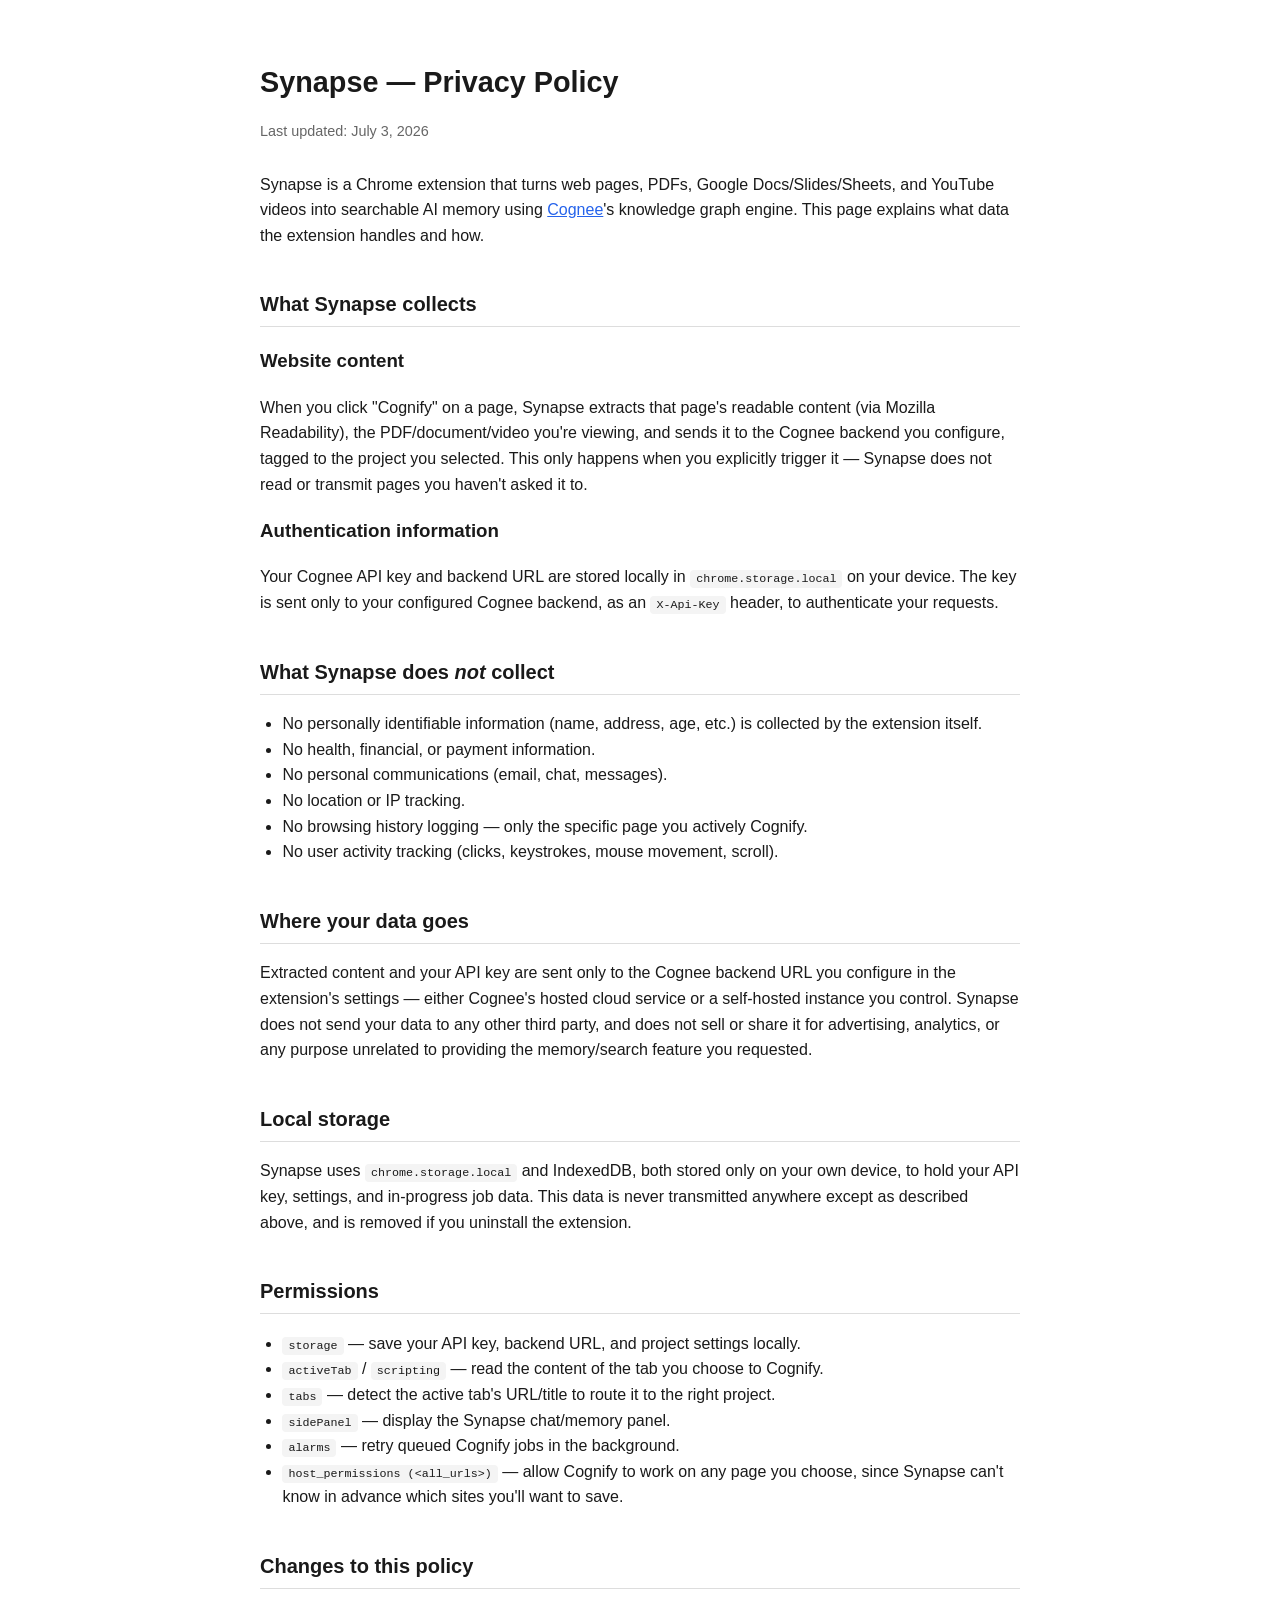
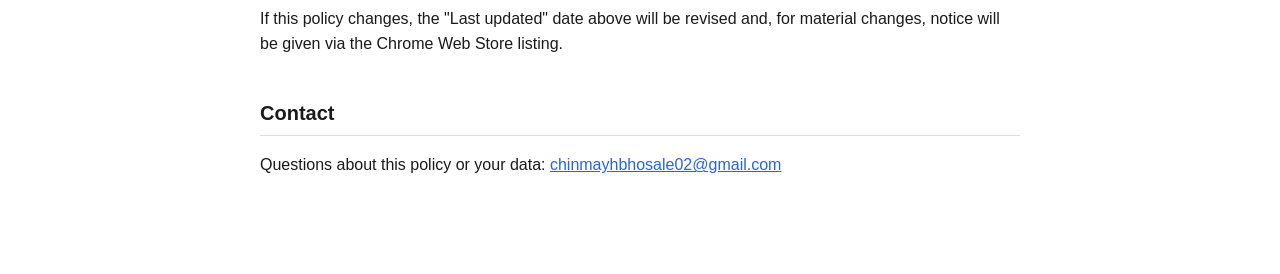
==== privacy/index.html @ 5c736f96 "docs: add privacy policy page for Chrome Web Store listing Co-Authored-By: Claude Sonnet 5 <noreply@" ====
<!DOCTYPE html>
<html lang="en">
<head>
<meta charset="UTF-8">
<meta name="viewport" content="width=device-width, initial-scale=1.0">
<title>Synapse — Privacy Policy</title>
<style>
  body {
    font-family: -apple-system, BlinkMacSystemFont, "Segoe UI", Roboto, Helvetica, Arial, sans-serif;
    max-width: 760px;
    margin: 0 auto;
    padding: 40px 20px 80px;
    line-height: 1.6;
    color: #1a1a1a;
  }
  h1 { font-size: 1.8em; margin-bottom: 0.2em; }
  h2 { font-size: 1.25em; margin-top: 2em; border-bottom: 1px solid #ddd; padding-bottom: 0.3em; }
  .updated { color: #666; font-size: 0.9em; margin-bottom: 2em; }
  ul { padding-left: 1.4em; }
  code { background: #f4f4f4; padding: 2px 6px; border-radius: 4px; font-size: 0.9em; }
  a { color: #2563eb; }
  @media (prefers-color-scheme: dark) {
    body { background: #111; color: #e4e4e4; }
    h2 { border-bottom-color: #333; }
    code { background: #222; color: #e4e4e4; }
    .updated { color: #999; }
  }
</style>
</head>
<body>

<h1>Synapse — Privacy Policy</h1>
<p class="updated">Last updated: July 3, 2026</p>

<p>Synapse is a Chrome extension that turns web pages, PDFs, Google Docs/Slides/Sheets, and YouTube videos into searchable AI memory using <a href="https://www.cognee.ai/" target="_blank" rel="noopener">Cognee</a>'s knowledge graph engine. This page explains what data the extension handles and how.</p>

<h2>What Synapse collects</h2>

<h3>Website content</h3>
<p>When you click "Cognify" on a page, Synapse extracts that page's readable content (via Mozilla Readability), the PDF/document/video you're viewing, and sends it to the Cognee backend you configure, tagged to the project you selected. This only happens when you explicitly trigger it — Synapse does not read or transmit pages you haven't asked it to.</p>

<h3>Authentication information</h3>
<p>Your Cognee API key and backend URL are stored locally in <code>chrome.storage.local</code> on your device. The key is sent only to your configured Cognee backend, as an <code>X-Api-Key</code> header, to authenticate your requests.</p>

<h2>What Synapse does <em>not</em> collect</h2>
<ul>
  <li>No personally identifiable information (name, address, age, etc.) is collected by the extension itself.</li>
  <li>No health, financial, or payment information.</li>
  <li>No personal communications (email, chat, messages).</li>
  <li>No location or IP tracking.</li>
  <li>No browsing history logging — only the specific page you actively Cognify.</li>
  <li>No user activity tracking (clicks, keystrokes, mouse movement, scroll).</li>
</ul>

<h2>Where your data goes</h2>
<p>Extracted content and your API key are sent only to the Cognee backend URL you configure in the extension's settings — either Cognee's hosted cloud service or a self-hosted instance you control. Synapse does not send your data to any other third party, and does not sell or share it for advertising, analytics, or any purpose unrelated to providing the memory/search feature you requested.</p>

<h2>Local storage</h2>
<p>Synapse uses <code>chrome.storage.local</code> and IndexedDB, both stored only on your own device, to hold your API key, settings, and in-progress job data. This data is never transmitted anywhere except as described above, and is removed if you uninstall the extension.</p>

<h2>Permissions</h2>
<ul>
  <li><code>storage</code> — save your API key, backend URL, and project settings locally.</li>
  <li><code>activeTab</code> / <code>scripting</code> — read the content of the tab you choose to Cognify.</li>
  <li><code>tabs</code> — detect the active tab's URL/title to route it to the right project.</li>
  <li><code>sidePanel</code> — display the Synapse chat/memory panel.</li>
  <li><code>alarms</code> — retry queued Cognify jobs in the background.</li>
  <li><code>host_permissions (&lt;all_urls&gt;)</code> — allow Cognify to work on any page you choose, since Synapse can't know in advance which sites you'll want to save.</li>
</ul>

<h2>Changes to this policy</h2>
<p>If this policy changes, the "Last updated" date above will be revised and, for material changes, notice will be given via the Chrome Web Store listing.</p>

<h2>Contact</h2>
<p>Questions about this policy or your data: <a href="mailto:chinmayhbhosale02@gmail.com">chinmayhbhosale02@gmail.com</a></p>

</body>
</html>
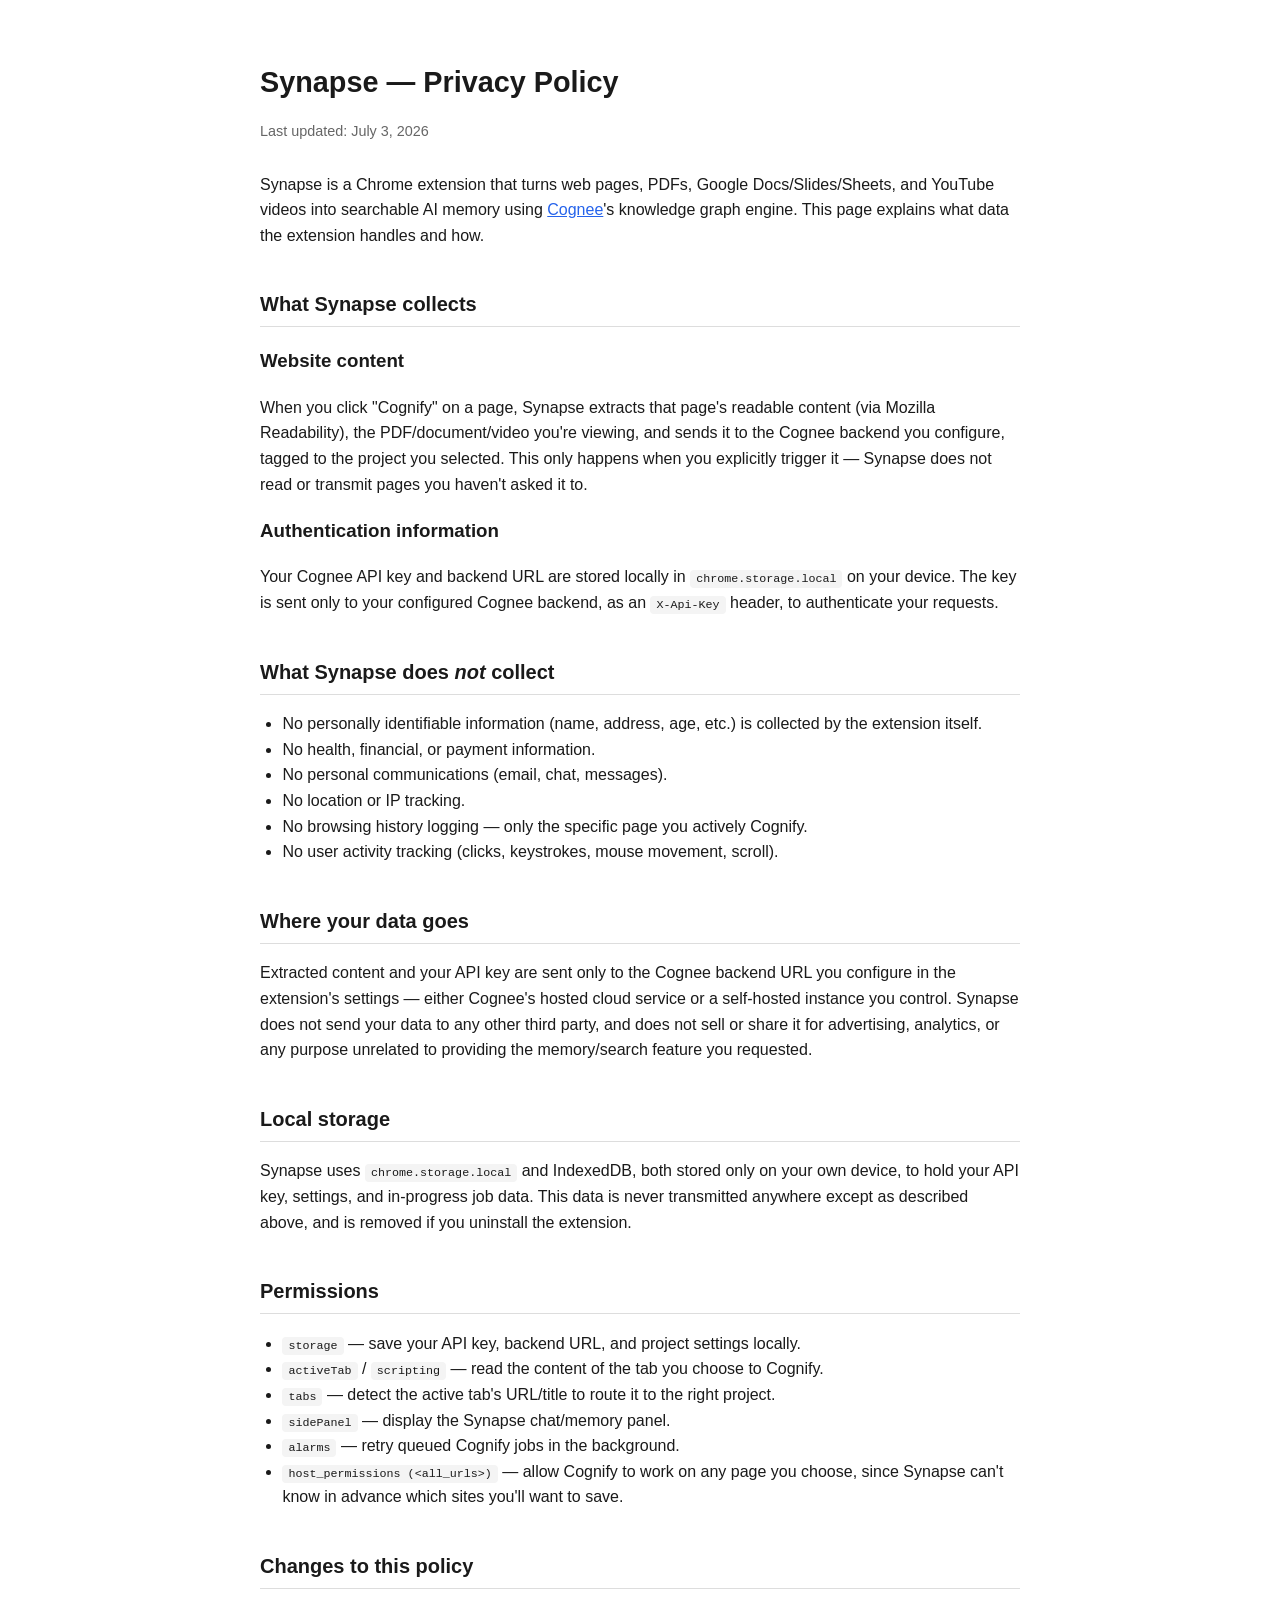
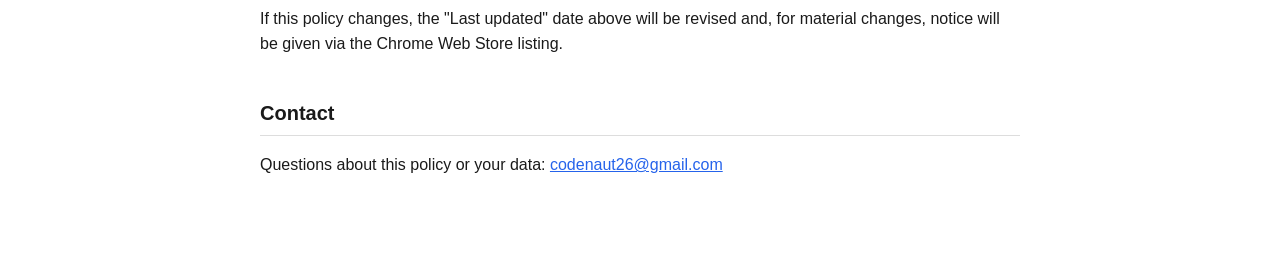
==== commit 5231c50b: "fix: changed email" ====
--- a/privacy/index.html
+++ b/privacy/index.html
@@ -72,7 +72,7 @@
 <p>If this policy changes, the "Last updated" date above will be revised and, for material changes, notice will be given via the Chrome Web Store listing.</p>
 
 <h2>Contact</h2>
-<p>Questions about this policy or your data: <a href="mailto:chinmayhbhosale02@gmail.com">chinmayhbhosale02@gmail.com</a></p>
+<p>Questions about this policy or your data: <a href="mailto:codenaut26@gmail.com">codenaut26@gmail.com</a></p>
 
 </body>
 </html>
